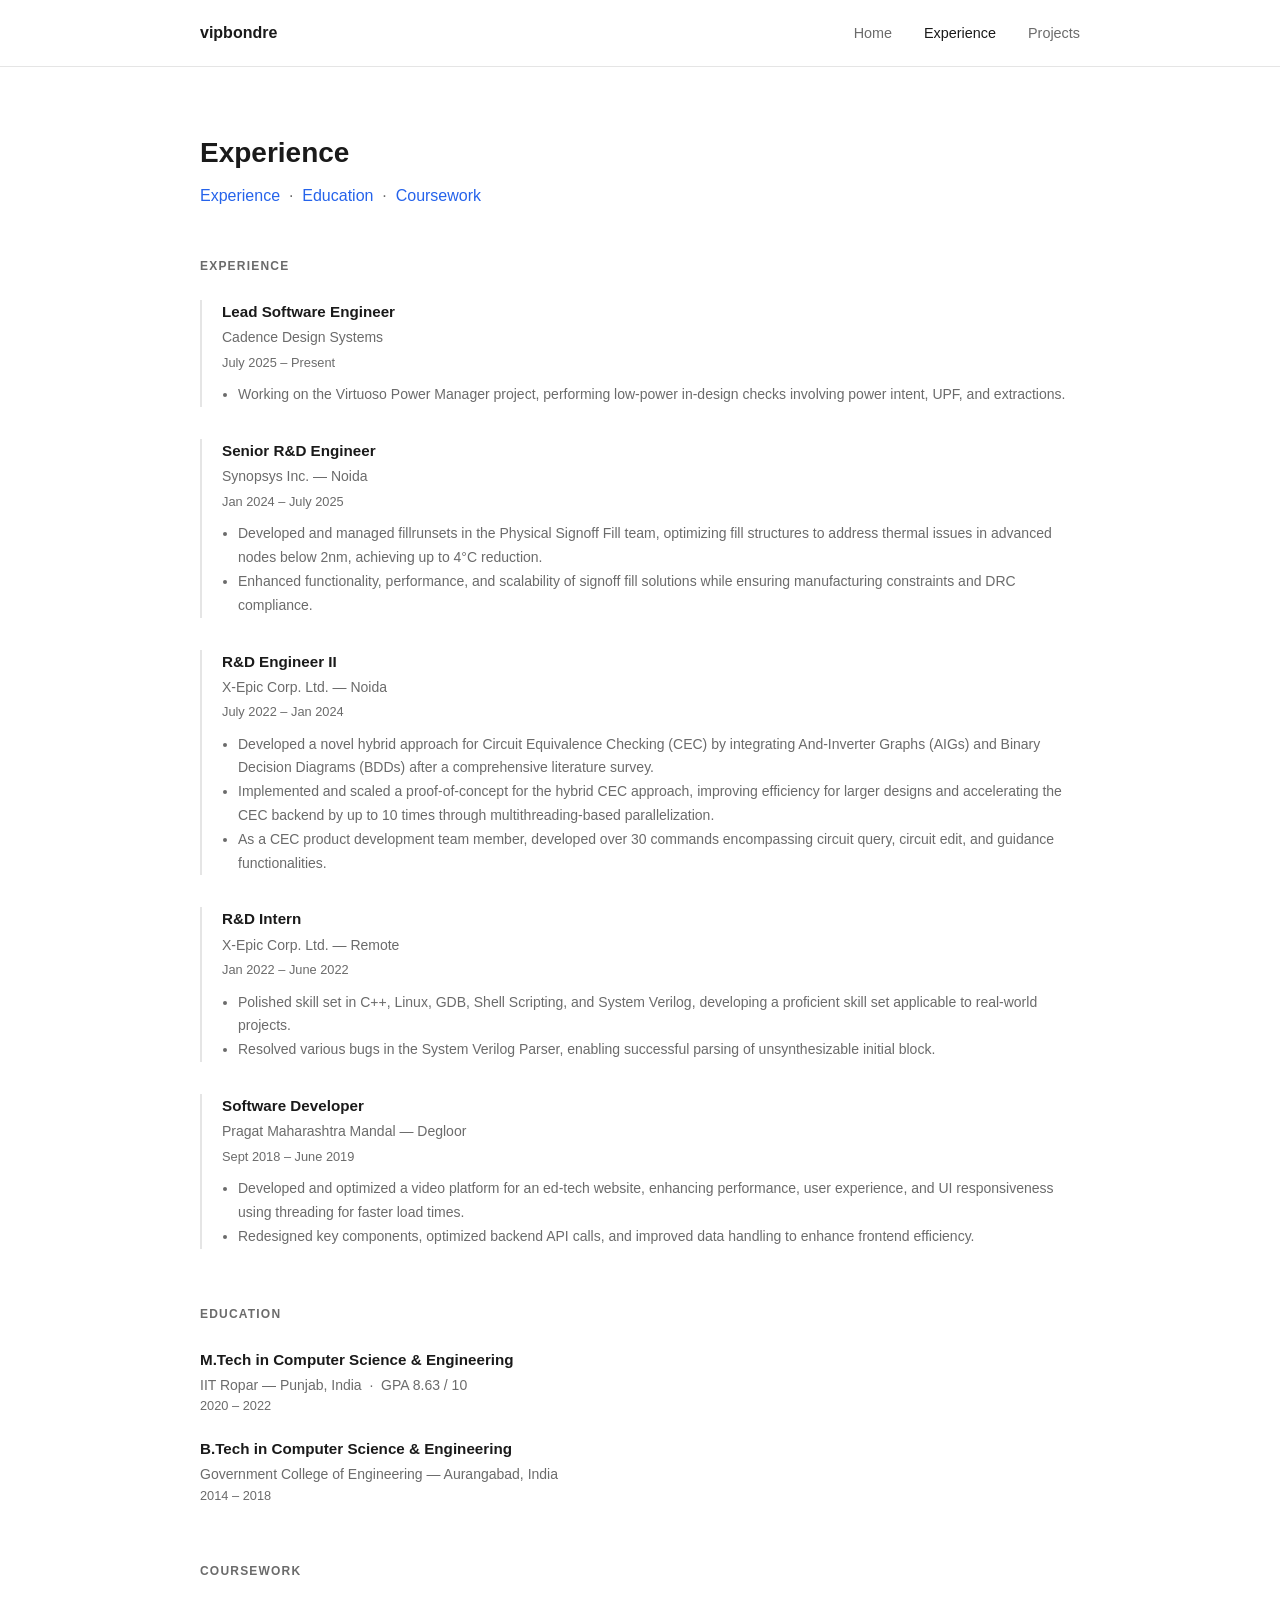
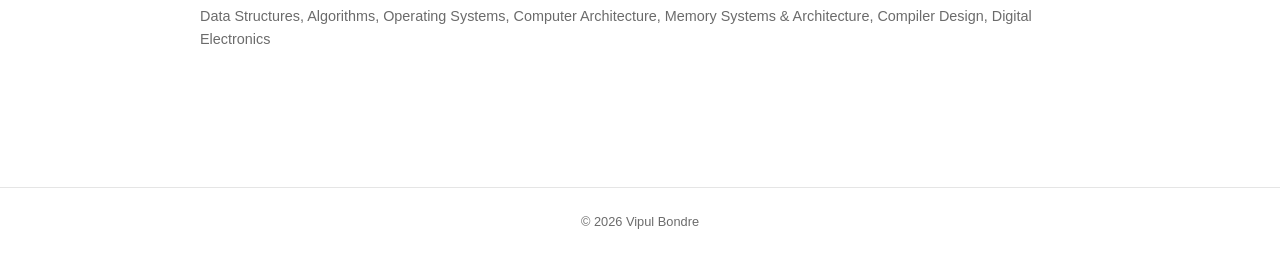
==== about.html @ f8925fc8 "Add experience page, restructure nav, and expand content - Add about.html with experience, education" ====
<!DOCTYPE html>
<html lang="en">
<head>
  <meta charset="UTF-8" />
  <meta name="viewport" content="width=device-width, initial-scale=1.0" />
  <title>Experience &mdash; Vipul Bondre</title>
  <link rel="stylesheet" href="css/style.css" />
</head>
<body>
  <nav>
    <div class="container">
      <a href="index.html" class="logo">vipbondre</a>
      <ul>
        <li><a href="index.html">Home</a></li>
        <li><a href="about.html" class="active">Experience</a></li>
        <li><a href="projects.html">Projects</a></li>
      </ul>
    </div>
  </nav>

  <main>
    <div class="container">

      <div class="page-header">
        <h1>Experience</h1>
        <p>
          <a href="#experience">Experience</a> &nbsp;&middot;&nbsp;
          <a href="#education">Education</a> &nbsp;&middot;&nbsp;
          <a href="#coursework">Coursework</a>
        </p>
      </div>

      <section id="experience">
        <h2>Experience</h2>
        <div class="experience-list">
          <div class="experience-item">
            <div class="role">Lead Software Engineer</div>
            <div class="company">Cadence Design Systems</div>
            <div class="period">July 2025 &ndash; Present</div>
            <ul>
              <li>Working on the Virtuoso Power Manager project, performing low-power in-design checks involving power intent, UPF, and extractions.</li>
            </ul>
          </div>
          <div class="experience-item">
            <div class="role">Senior R&amp;D Engineer</div>
            <div class="company">Synopsys Inc. &mdash; Noida</div>
            <div class="period">Jan 2024 &ndash; July 2025</div>
            <ul>
              <li>Developed and managed fillrunsets in the Physical Signoff Fill team, optimizing fill structures to address thermal issues in advanced nodes below 2nm, achieving up to 4°C reduction.</li>
              <li>Enhanced functionality, performance, and scalability of signoff fill solutions while ensuring manufacturing constraints and DRC compliance.</li>
            </ul>
          </div>
          <div class="experience-item">
            <div class="role">R&amp;D Engineer II</div>
            <div class="company">X-Epic Corp. Ltd. &mdash; Noida</div>
            <div class="period">July 2022 &ndash; Jan 2024</div>
            <ul>
              <li>Developed a novel hybrid approach for Circuit Equivalence Checking (CEC) by integrating And-Inverter Graphs (AIGs) and Binary Decision Diagrams (BDDs) after a comprehensive literature survey.</li>
              <li>Implemented and scaled a proof-of-concept for the hybrid CEC approach, improving efficiency for larger designs and accelerating the CEC backend by up to 10 times through multithreading-based parallelization.</li>
              <li>As a CEC product development team member, developed over 30 commands encompassing circuit query, circuit edit, and guidance functionalities.</li>
            </ul>
          </div>
          <div class="experience-item">
            <div class="role">R&amp;D Intern</div>
            <div class="company">X-Epic Corp. Ltd. &mdash; Remote</div>
            <div class="period">Jan 2022 &ndash; June 2022</div>
            <ul>
              <li>Polished skill set in C++, Linux, GDB, Shell Scripting, and System Verilog, developing a proficient skill set applicable to real-world projects.</li>
              <li>Resolved various bugs in the System Verilog Parser, enabling successful parsing of unsynthesizable initial block.</li>
            </ul>
          </div>
          <div class="experience-item">
            <div class="role">Software Developer</div>
            <div class="company">Pragat Maharashtra Mandal &mdash; Degloor</div>
            <div class="period">Sept 2018 &ndash; June 2019</div>
            <ul>
              <li>Developed and optimized a video platform for an ed-tech website, enhancing performance, user experience, and UI responsiveness using threading for faster load times.</li>
              <li>Redesigned key components, optimized backend API calls, and improved data handling to enhance frontend efficiency.</li>
            </ul>
          </div>
        </div>
      </section>

      <section id="education">
        <h2>Education</h2>
        <div class="education-list">
          <div class="education-item">
            <div class="degree">M.Tech in Computer Science &amp; Engineering</div>
            <div class="institution">IIT Ropar &mdash; Punjab, India &nbsp;&middot;&nbsp; GPA 8.63 / 10</div>
            <div class="period">2020 &ndash; 2022</div>
          </div>
          <div class="education-item">
            <div class="degree">B.Tech in Computer Science &amp; Engineering</div>
            <div class="institution">Government College of Engineering &mdash; Aurangabad, India</div>
            <div class="period">2014 &ndash; 2018</div>
          </div>
        </div>
      </section>

      <section id="coursework">
        <h2>Coursework</h2>
        <p style="color: var(--muted); font-size: 0.9rem;">
          Data Structures, Algorithms, Operating Systems, Computer Architecture, Memory Systems &amp; Architecture, Compiler Design, Digital Electronics
        </p>
      </section>

    </div>
  </main>

  <footer>
    <div class="container">&copy; 2026 Vipul Bondre</div>
  </footer>
</body>
</html>
---- css/style.css ----
*, *::before, *::after { box-sizing: border-box; margin: 0; padding: 0; }

:root {
  --bg: #ffffff;
  --text: #1a1a1a;
  --muted: #6b6b6b;
  --accent: #2563eb;
  --border: #e5e5e5;
  --card-bg: #f9f9f9;
}

body {
  font-family: -apple-system, BlinkMacSystemFont, "Segoe UI", Roboto, sans-serif;
  background: var(--bg);
  color: var(--text);
  line-height: 1.6;
  font-size: 16px;
}

a { color: var(--accent); text-decoration: none; }
a:hover { text-decoration: underline; }

/* Layout */
.container { max-width: 960px; margin: 0 auto; padding: 0 40px; }

/* Nav */
nav {
  border-bottom: 1px solid var(--border);
  padding: 20px 0;
  margin-bottom: 64px;
}

nav .container {
  display: flex;
  justify-content: space-between;
  align-items: center;
}

nav .logo {
  font-weight: 600;
  font-size: 1rem;
  color: var(--text);
}

nav ul {
  list-style: none;
  display: flex;
  gap: 32px;
}

nav ul a {
  color: var(--muted);
  font-size: 0.9rem;
}

nav ul a:hover, nav ul a.active {
  color: var(--text);
  text-decoration: none;
}

/* Main */
main { padding-bottom: 80px; }

/* Hero */
.hero { margin-bottom: 64px; }
.hero-content {
  display: flex;
  align-items: center;
  gap: 48px;
}
.hero-text { flex: 1; }
.hero h1 { font-size: 2rem; font-weight: 700; margin-bottom: 8px; }
.hero .role { color: var(--muted); font-size: 1.05rem; margin-bottom: 20px; }
.hero p { color: var(--muted); max-width: 560px; line-height: 1.7; }
.hero-avatar { flex-shrink: 0; }
.hero-avatar img {
  width: 200px;
  height: 200px;
  border-radius: 50%;
  display: block;
}

/* Section */
section { margin-bottom: 56px; }
section h2 {
  font-size: 0.75rem;
  font-weight: 600;
  letter-spacing: 0.1em;
  text-transform: uppercase;
  color: var(--muted);
  margin-bottom: 24px;
}

/* Skills */
.skills { display: flex; flex-wrap: wrap; gap: 8px; }
.skill {
  background: var(--card-bg);
  border: 1px solid var(--border);
  padding: 4px 12px;
  border-radius: 4px;
  font-size: 0.875rem;
  color: var(--text);
}

/* Social links */
.links { display: flex; gap: 24px; flex-wrap: wrap; }
.links a {
  color: var(--accent);
  font-size: 0.9rem;
  border: 1px solid var(--border);
  padding: 6px 16px;
  border-radius: 4px;
}
.links a:hover { background: var(--card-bg); text-decoration: none; }

/* Projects page */
.project-list { display: flex; flex-direction: column; gap: 32px; }
.project-card {
  border: 1px solid var(--border);
  border-radius: 8px;
  padding: 24px;
  background: var(--card-bg);
}
.project-card h3 { font-size: 1rem; font-weight: 600; margin-bottom: 8px; }
.project-card p { color: var(--muted); font-size: 0.9rem; line-height: 1.6; margin-bottom: 16px; }
.project-card .tags { display: flex; gap: 8px; flex-wrap: wrap; margin-bottom: 12px; }
.project-card .tag {
  background: var(--bg);
  border: 1px solid var(--border);
  padding: 2px 10px;
  border-radius: 4px;
  font-size: 0.8rem;
  color: var(--muted);
}
.project-card .project-links { display: flex; gap: 16px; }
.project-card .project-links a { font-size: 0.875rem; }

/* Experience */
.experience-list { display: flex; flex-direction: column; gap: 32px; }
.experience-item { border-left: 2px solid var(--border); padding-left: 20px; }
.experience-item .role { font-weight: 600; font-size: 0.95rem; margin-bottom: 2px; }
.experience-item .company { color: var(--muted); font-size: 0.875rem; margin-bottom: 4px; }
.experience-item .period { color: var(--muted); font-size: 0.8rem; margin-bottom: 10px; }
.experience-item ul { color: var(--muted); font-size: 0.875rem; line-height: 1.7; padding-left: 16px; }

/* Education */
.education-list { display: flex; flex-direction: column; gap: 20px; }
.education-item .degree { font-weight: 600; font-size: 0.95rem; margin-bottom: 2px; }
.education-item .institution { color: var(--muted); font-size: 0.875rem; }
.education-item .period { color: var(--muted); font-size: 0.8rem; }
.education-item .coursework { font-size: 0.875rem; color: var(--muted); margin-top: 10px; }
.education-item .coursework-label { color: var(--text); font-weight: 600; margin-right: 6px; }

/* Contact page */
.contact-info { display: flex; flex-direction: column; gap: 16px; }
.contact-info .item { display: flex; align-items: center; gap: 12px; font-size: 0.9rem; }
.contact-info .label { color: var(--muted); width: 80px; flex-shrink: 0; }

/* Page header */
.page-header { margin-bottom: 48px; }
.page-header h1 { font-size: 1.75rem; font-weight: 700; margin-bottom: 8px; }
.page-header p { color: var(--muted); }

/* Footer */
footer {
  border-top: 1px solid var(--border);
  padding: 24px 0;
  color: var(--muted);
  font-size: 0.8rem;
  text-align: center;
}

/* Tablet (601px – 900px) */
@media (max-width: 900px) {
  .hero-avatar img { width: 160px; height: 160px; }
  .hero-content { gap: 32px; }
}

/* Phone (≤ 600px) */
@media (max-width: 600px) {
  nav { margin-bottom: 40px; }
  nav ul { gap: 20px; }

  .hero { margin-bottom: 40px; }
  .hero h1 { font-size: 1.5rem; }
  .hero-content { flex-direction: column-reverse; gap: 24px; }
  .hero-avatar img { width: 120px; height: 120px; }

  section { margin-bottom: 40px; }
  main { padding-bottom: 48px; }

  /* Contact: stack label above value on narrow screens */
  .contact-info .item { flex-direction: column; gap: 2px; align-items: flex-start; }
  .contact-info .label { width: auto; }
}
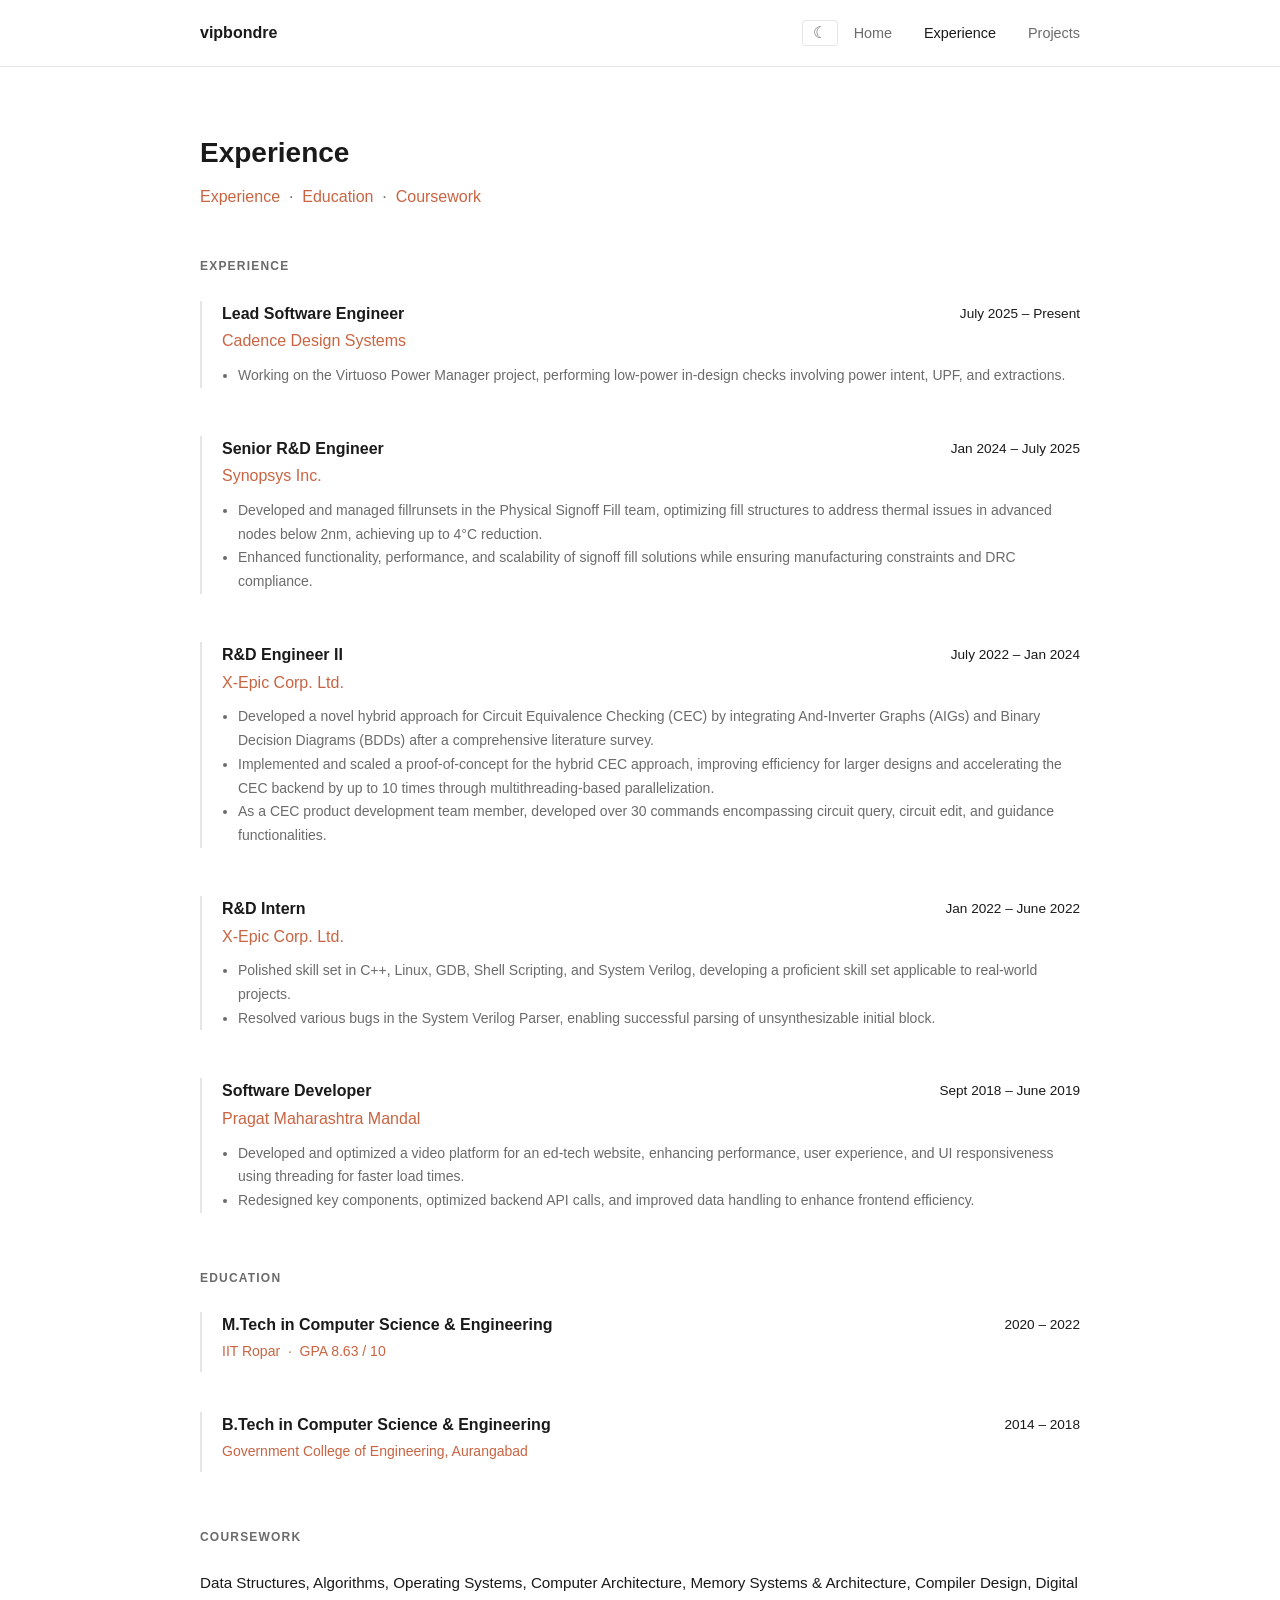
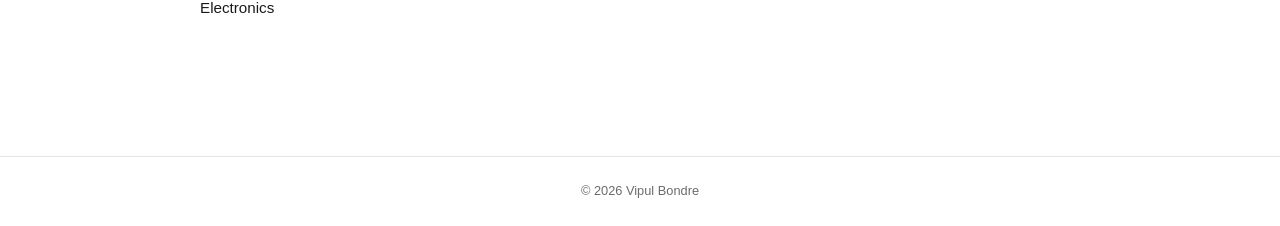
==== commit 11099713: "Enhance home page and experience page with theme and visual improvements - Apply Anthropic terracott" ====
--- a/about.html
+++ b/about.html
@@ -5,16 +5,20 @@
   <meta name="viewport" content="width=device-width, initial-scale=1.0" />
   <title>Experience &mdash; Vipul Bondre</title>
   <link rel="stylesheet" href="css/style.css" />
+  <script>if(localStorage.getItem('theme')==='dark')document.documentElement.setAttribute('data-theme','dark');</script>
 </head>
 <body>
   <nav>
     <div class="container">
       <a href="index.html" class="logo">vipbondre</a>
-      <ul>
-        <li><a href="index.html">Home</a></li>
-        <li><a href="about.html" class="active">Experience</a></li>
-        <li><a href="projects.html">Projects</a></li>
-      </ul>
+      <div class="nav-right">
+        <button id="theme-toggle" title="Switch to dark mode">☾</button>
+        <ul>
+          <li><a href="index.html">Home</a></li>
+          <li><a href="about.html" class="active">Experience</a></li>
+          <li><a href="projects.html">Projects</a></li>
+        </ul>
+      </div>
     </div>
   </nav>
 
@@ -33,51 +37,77 @@
       <section id="experience">
         <h2>Experience</h2>
         <div class="experience-list">
+
           <div class="experience-item">
-            <div class="role">Lead Software Engineer</div>
-            <div class="company">Cadence Design Systems</div>
-            <div class="period">July 2025 &ndash; Present</div>
+            <div class="exp-header">
+              <div>
+                <div class="role">Lead Software Engineer</div>
+                <div class="company">Cadence Design Systems</div>
+              </div>
+              <div class="period">July 2025 &ndash; Present</div>
+            </div>
             <ul>
               <li>Working on the Virtuoso Power Manager project, performing low-power in-design checks involving power intent, UPF, and extractions.</li>
             </ul>
           </div>
+
           <div class="experience-item">
-            <div class="role">Senior R&amp;D Engineer</div>
-            <div class="company">Synopsys Inc. &mdash; Noida</div>
-            <div class="period">Jan 2024 &ndash; July 2025</div>
+            <div class="exp-header">
+              <div>
+                <div class="role">Senior R&amp;D Engineer</div>
+                <div class="company">Synopsys Inc.</div>
+              </div>
+              <div class="period">Jan 2024 &ndash; July 2025</div>
+            </div>
             <ul>
               <li>Developed and managed fillrunsets in the Physical Signoff Fill team, optimizing fill structures to address thermal issues in advanced nodes below 2nm, achieving up to 4°C reduction.</li>
               <li>Enhanced functionality, performance, and scalability of signoff fill solutions while ensuring manufacturing constraints and DRC compliance.</li>
             </ul>
           </div>
+
           <div class="experience-item">
-            <div class="role">R&amp;D Engineer II</div>
-            <div class="company">X-Epic Corp. Ltd. &mdash; Noida</div>
-            <div class="period">July 2022 &ndash; Jan 2024</div>
+            <div class="exp-header">
+              <div>
+                <div class="role">R&amp;D Engineer II</div>
+                <div class="company">X-Epic Corp. Ltd.</div>
+              </div>
+              <div class="period">July 2022 &ndash; Jan 2024</div>
+            </div>
             <ul>
               <li>Developed a novel hybrid approach for Circuit Equivalence Checking (CEC) by integrating And-Inverter Graphs (AIGs) and Binary Decision Diagrams (BDDs) after a comprehensive literature survey.</li>
               <li>Implemented and scaled a proof-of-concept for the hybrid CEC approach, improving efficiency for larger designs and accelerating the CEC backend by up to 10 times through multithreading-based parallelization.</li>
               <li>As a CEC product development team member, developed over 30 commands encompassing circuit query, circuit edit, and guidance functionalities.</li>
             </ul>
           </div>
+
           <div class="experience-item">
-            <div class="role">R&amp;D Intern</div>
-            <div class="company">X-Epic Corp. Ltd. &mdash; Remote</div>
-            <div class="period">Jan 2022 &ndash; June 2022</div>
+            <div class="exp-header">
+              <div>
+                <div class="role">R&amp;D Intern</div>
+                <div class="company">X-Epic Corp. Ltd.</div>
+              </div>
+              <div class="period">Jan 2022 &ndash; June 2022</div>
+            </div>
             <ul>
               <li>Polished skill set in C++, Linux, GDB, Shell Scripting, and System Verilog, developing a proficient skill set applicable to real-world projects.</li>
               <li>Resolved various bugs in the System Verilog Parser, enabling successful parsing of unsynthesizable initial block.</li>
             </ul>
           </div>
+
           <div class="experience-item">
-            <div class="role">Software Developer</div>
-            <div class="company">Pragat Maharashtra Mandal &mdash; Degloor</div>
-            <div class="period">Sept 2018 &ndash; June 2019</div>
+            <div class="exp-header">
+              <div>
+                <div class="role">Software Developer</div>
+                <div class="company">Pragat Maharashtra Mandal</div>
+              </div>
+              <div class="period">Sept 2018 &ndash; June 2019</div>
+            </div>
             <ul>
               <li>Developed and optimized a video platform for an ed-tech website, enhancing performance, user experience, and UI responsiveness using threading for faster load times.</li>
               <li>Redesigned key components, optimized backend API calls, and improved data handling to enhance frontend efficiency.</li>
             </ul>
           </div>
+
         </div>
       </section>
 
@@ -85,21 +115,29 @@
         <h2>Education</h2>
         <div class="education-list">
           <div class="education-item">
-            <div class="degree">M.Tech in Computer Science &amp; Engineering</div>
-            <div class="institution">IIT Ropar &mdash; Punjab, India &nbsp;&middot;&nbsp; GPA 8.63 / 10</div>
-            <div class="period">2020 &ndash; 2022</div>
+            <div class="exp-header">
+              <div>
+                <div class="degree">M.Tech in Computer Science &amp; Engineering</div>
+                <div class="institution">IIT Ropar &nbsp;&middot;&nbsp; GPA 8.63 / 10</div>
+              </div>
+              <div class="period">2020 &ndash; 2022</div>
+            </div>
           </div>
           <div class="education-item">
-            <div class="degree">B.Tech in Computer Science &amp; Engineering</div>
-            <div class="institution">Government College of Engineering &mdash; Aurangabad, India</div>
-            <div class="period">2014 &ndash; 2018</div>
+            <div class="exp-header">
+              <div>
+                <div class="degree">B.Tech in Computer Science &amp; Engineering</div>
+                <div class="institution">Government College of Engineering, Aurangabad</div>
+              </div>
+              <div class="period">2014 &ndash; 2018</div>
+            </div>
           </div>
         </div>
       </section>
 
       <section id="coursework">
         <h2>Coursework</h2>
-        <p style="color: var(--muted); font-size: 0.9rem;">
+        <p style="color: var(--text); font-size: 0.95rem;">
           Data Structures, Algorithms, Operating Systems, Computer Architecture, Memory Systems &amp; Architecture, Compiler Design, Digital Electronics
         </p>
       </section>
@@ -110,5 +148,6 @@
   <footer>
     <div class="container">&copy; 2026 Vipul Bondre</div>
   </footer>
+  <script src="js/theme.js"></script>
 </body>
 </html>
--- a/css/style.css
+++ b/css/style.css
@@ -4,10 +4,32 @@
   --bg: #ffffff;
   --text: #1a1a1a;
   --muted: #6b6b6b;
-  --accent: #2563eb;
+  --accent: #c96442;
   --border: #e5e5e5;
   --card-bg: #f9f9f9;
 }
+
+[data-theme="dark"] {
+  --bg: #111111;
+  --text: #e8e8e8;
+  --muted: #888888;
+  --accent: #d4714e;
+  --border: #2a2a2a;
+  --card-bg: #1a1a1a;
+}
+
+/* Theme toggle button */
+#theme-toggle {
+  background: none;
+  border: 1px solid var(--border);
+  color: var(--muted);
+  cursor: pointer;
+  font-size: 1rem;
+  padding: 4px 10px;
+  border-radius: 4px;
+  line-height: 1;
+}
+#theme-toggle:hover { color: var(--text); border-color: var(--muted); }
 
 body {
   font-family: -apple-system, BlinkMacSystemFont, "Segoe UI", Roboto, sans-serif;
@@ -42,6 +64,12 @@
   color: var(--text);
 }
 
+.nav-right {
+  display: flex;
+  align-items: center;
+  gap: 16px;
+}
+
 nav ul {
   list-style: none;
   display: flex;
@@ -70,7 +98,13 @@
 }
 .hero-text { flex: 1; }
 .hero h1 { font-size: 2rem; font-weight: 700; margin-bottom: 8px; }
-.hero .role { color: var(--muted); font-size: 1.05rem; margin-bottom: 20px; }
+.hero .role {
+  color: var(--accent);
+  font-size: 1.05rem;
+  font-weight: 600;
+  margin-bottom: 20px;
+  letter-spacing: 0.01em;
+}
 .hero p { color: var(--muted); max-width: 560px; line-height: 1.7; }
 .hero-avatar { flex-shrink: 0; }
 .hero-avatar img {
@@ -91,6 +125,65 @@
   margin-bottom: 24px;
 }
 
+/* Role highlight */
+.role .highlight { color: var(--accent); font-weight: 600; }
+
+/* Achievement strip */
+.achievements {
+  display: flex;
+  flex-wrap: wrap;
+  justify-content: space-between;
+  margin: 40px 0 56px;
+  padding: 28px 0;
+  border-top: 1px solid var(--border);
+  border-bottom: 1px solid var(--border);
+}
+.achievement-item {
+  text-align: center;
+  flex: 1;
+  min-width: 120px;
+  padding: 0 16px;
+  border-right: 1px solid var(--border);
+}
+.achievement-item:last-child { border-right: none; }
+.achievement-item .number {
+  font-size: 1.4rem;
+  font-weight: 700;
+  color: var(--accent);
+  line-height: 1;
+}
+.achievement-item .label {
+  font-size: 0.75rem;
+  color: var(--muted);
+  margin-top: 6px;
+  letter-spacing: 0.02em;
+}
+
+/* Skill groups */
+.skill-groups { display: flex; flex-direction: column; gap: 16px; }
+.skill-group-label { font-size: 0.8rem; color: var(--muted); margin-bottom: 8px; }
+
+/* CTA buttons */
+.cta-buttons { display: flex; gap: 16px; flex-wrap: wrap; margin-top: 28px; }
+.cta-btn {
+  display: inline-block;
+  padding: 10px 20px;
+  border-radius: 6px;
+  font-size: 0.9rem;
+  font-weight: 500;
+  text-decoration: none;
+}
+.cta-btn-primary {
+  background: var(--accent);
+  color: #fff;
+}
+.cta-btn-primary:hover { background: #b05535; text-decoration: none; }
+.cta-btn-secondary {
+  border: 1px solid var(--border);
+  color: var(--text);
+}
+.cta-btn-secondary:hover { background: var(--card-bg); text-decoration: none; }
+
 /* Skills */
 .skills { display: flex; flex-wrap: wrap; gap: 8px; }
 .skill {
@@ -136,18 +229,26 @@
 .project-card .project-links a { font-size: 0.875rem; }
 
 /* Experience */
-.experience-list { display: flex; flex-direction: column; gap: 32px; }
+.experience-list { display: flex; flex-direction: column; gap: 48px; }
 .experience-item { border-left: 2px solid var(--border); padding-left: 20px; }
-.experience-item .role { font-weight: 600; font-size: 0.95rem; margin-bottom: 2px; }
-.experience-item .company { color: var(--muted); font-size: 0.875rem; margin-bottom: 4px; }
-.experience-item .period { color: var(--muted); font-size: 0.8rem; margin-bottom: 10px; }
+.exp-header {
+  display: flex;
+  justify-content: space-between;
+  align-items: flex-start;
+  gap: 16px;
+  margin-bottom: 10px;
+}
+.experience-item .role { font-weight: 700; font-size: 1rem; color: var(--text); margin-bottom: 2px; }
+.experience-item .company { color: var(--accent); font-size: 1rem; font-weight: 500; }
+.experience-item .period { font-size: 0.85rem; color: var(--text); white-space: nowrap; padding-top: 2px; }
 .experience-item ul { color: var(--muted); font-size: 0.875rem; line-height: 1.7; padding-left: 16px; }
 
 /* Education */
-.education-list { display: flex; flex-direction: column; gap: 20px; }
-.education-item .degree { font-weight: 600; font-size: 0.95rem; margin-bottom: 2px; }
-.education-item .institution { color: var(--muted); font-size: 0.875rem; }
-.education-item .period { color: var(--muted); font-size: 0.8rem; }
+.education-list { display: flex; flex-direction: column; gap: 40px; }
+.education-item { border-left: 2px solid var(--border); padding-left: 20px; }
+.education-item .degree { font-weight: 700; font-size: 1rem; color: var(--text); margin-bottom: 2px; }
+.education-item .institution { color: var(--accent); font-size: 0.875rem; font-weight: 500; }
+.education-item .period { font-size: 0.85rem; color: var(--text); white-space: nowrap; padding-top: 2px; }
 .education-item .coursework { font-size: 0.875rem; color: var(--muted); margin-top: 10px; }
 .education-item .coursework-label { color: var(--text); font-weight: 600; margin-right: 6px; }
 
@@ -189,6 +290,9 @@
   section { margin-bottom: 40px; }
   main { padding-bottom: 48px; }
 
+  .achievement-item { border-right: none; border-bottom: 1px solid var(--border); padding: 12px 0; }
+  .achievement-item:last-child { border-bottom: none; }
+
   /* Contact: stack label above value on narrow screens */
   .contact-info .item { flex-direction: column; gap: 2px; align-items: flex-start; }
   .contact-info .label { width: auto; }
